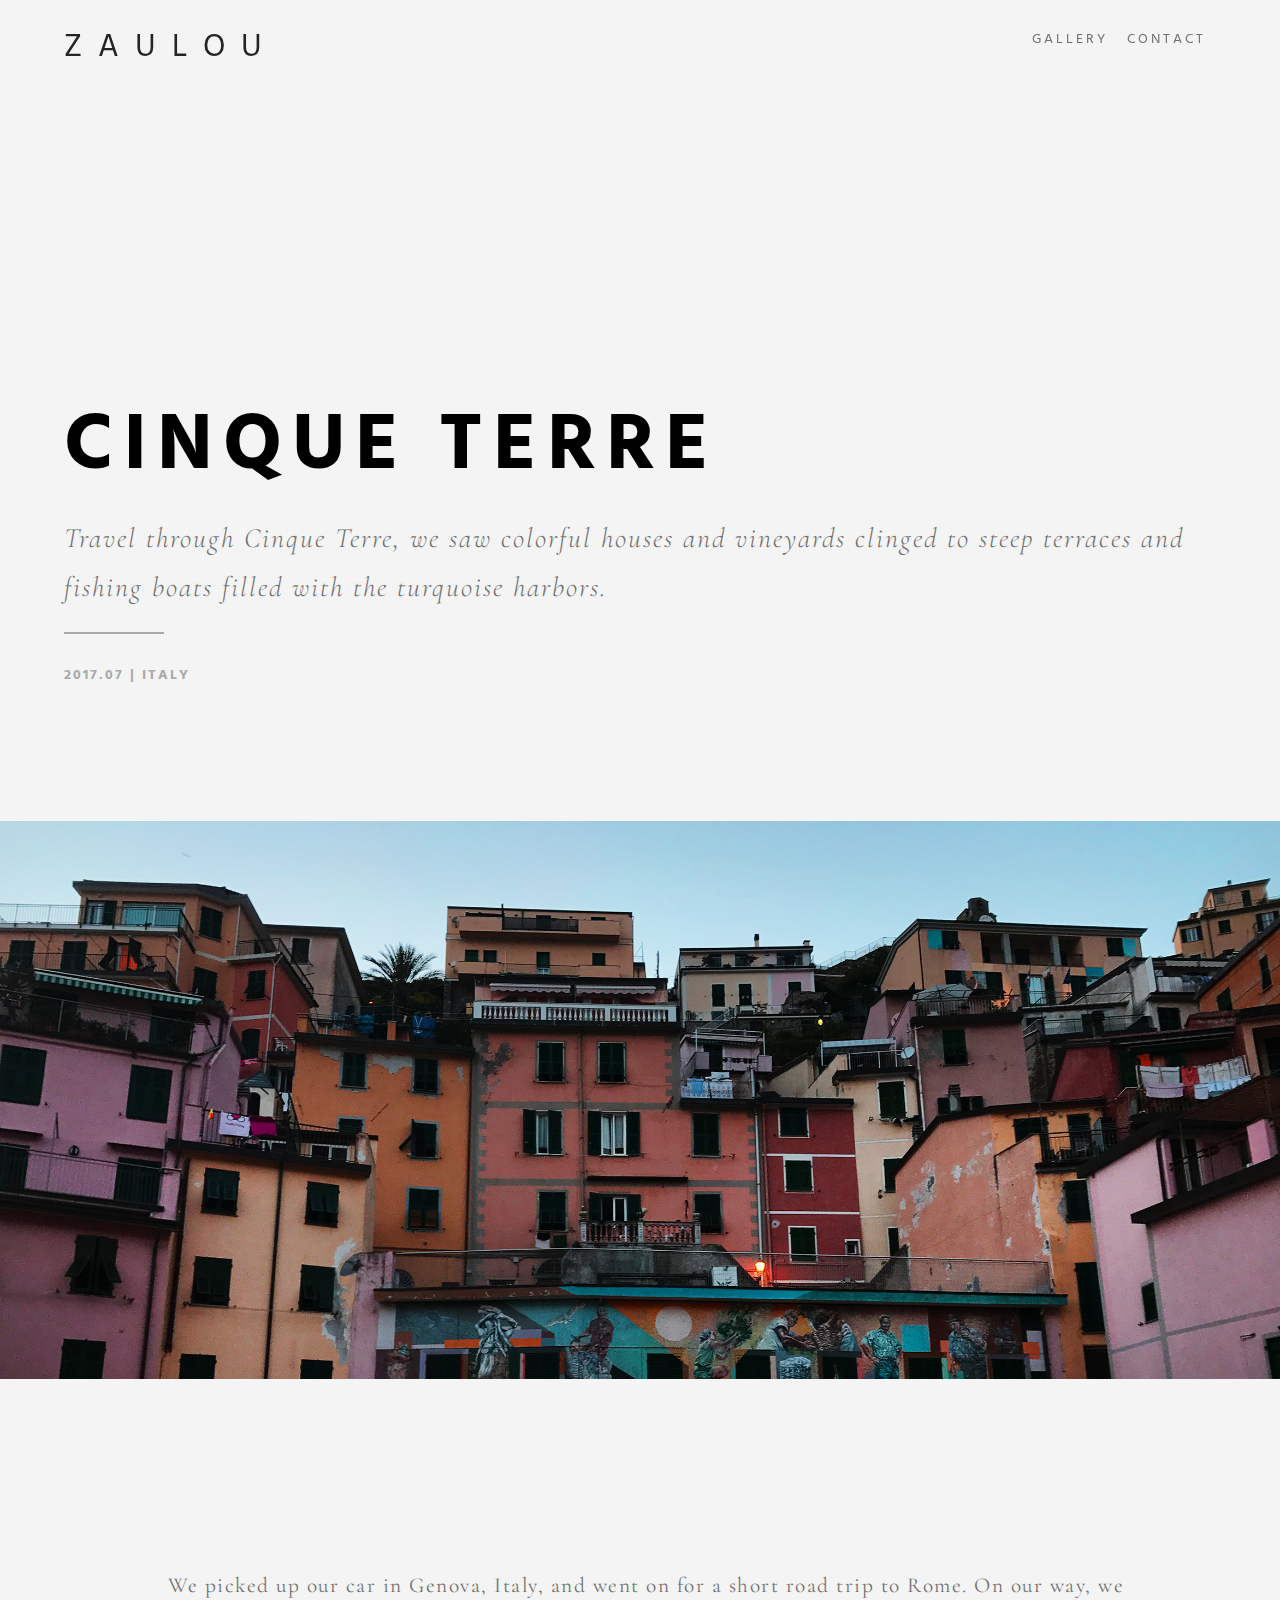
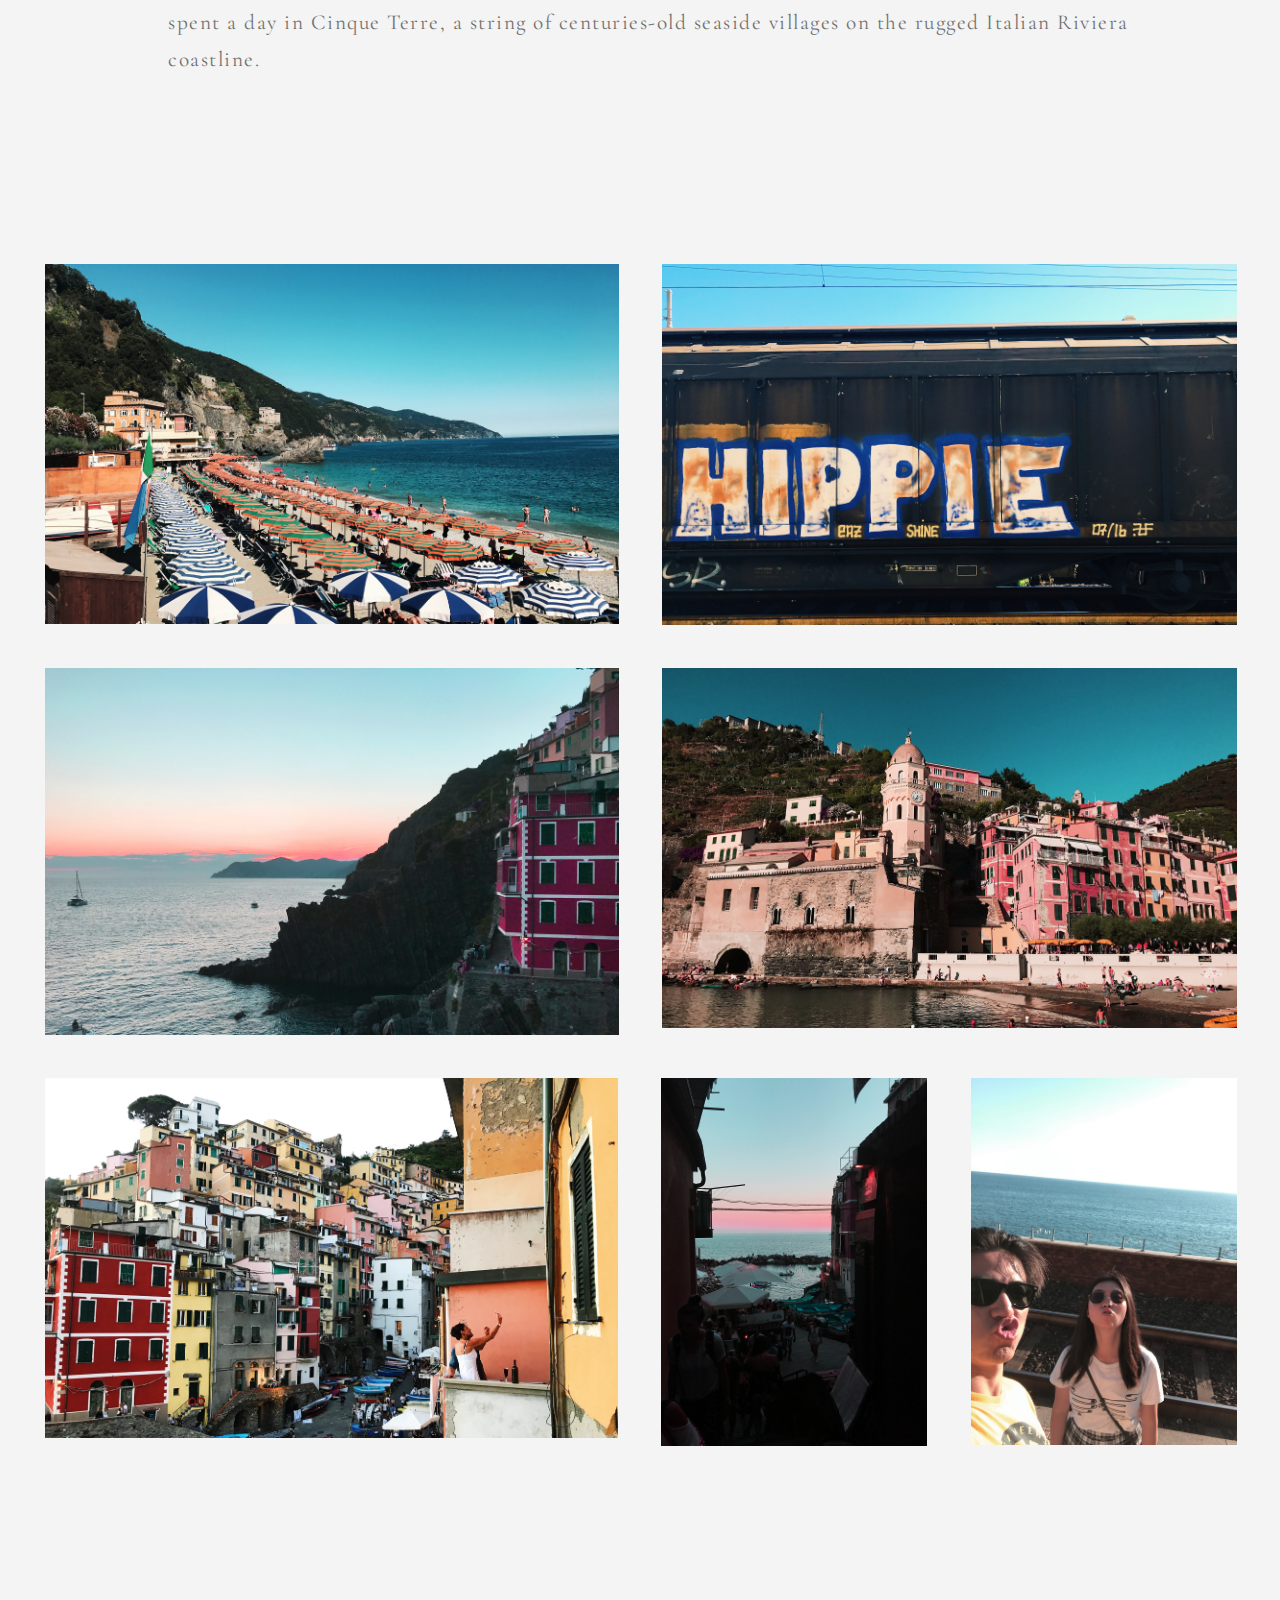
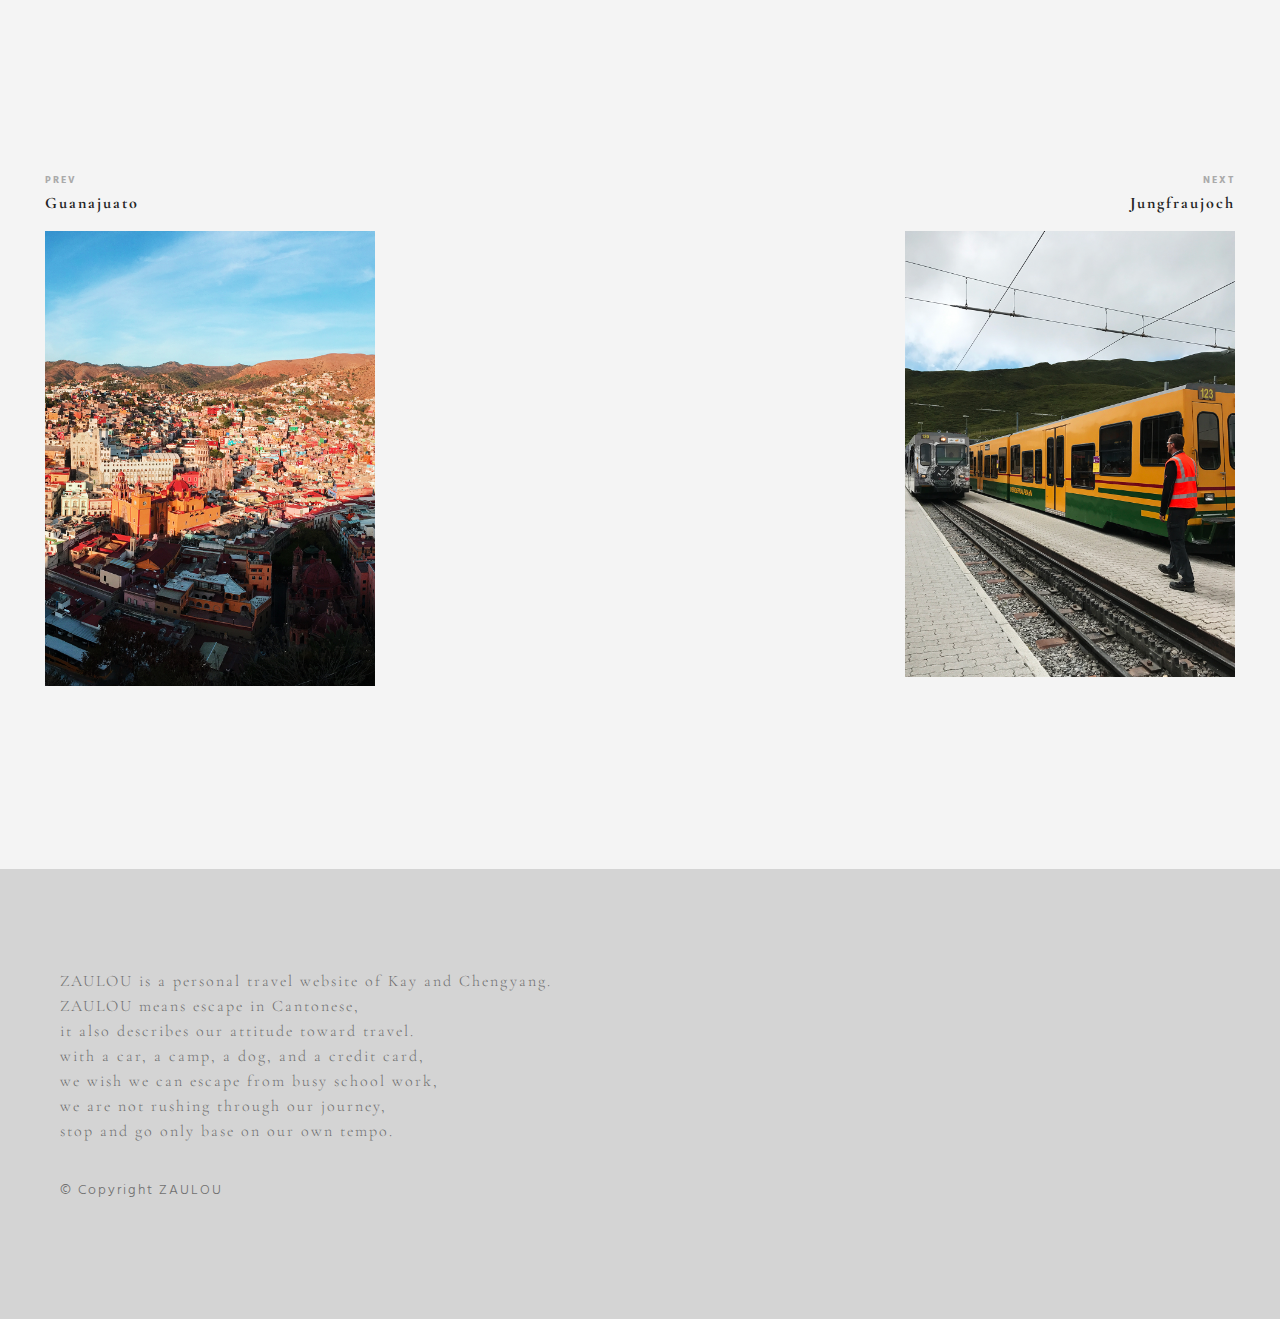
==== cinqueterre.html @ 1b5aa5f6 "Add files via upload" ====
<!DOCTYPE html>
<html lang="en" dir="ltr">
  <head>
    <meta charset="utf-8">
    <meta name = "viewport" content="width=device-width, initial-scale=1">
    <link rel="stylesheet" type="text/css" href="css/html5reset.css">
    <link href="https://fonts.googleapis.com/css?family=Cormorant+Garamond" rel="stylesheet">
    <link href="https://fonts.googleapis.com/css?family=Hind+Siliguri" rel="stylesheet">
    <link rel="stylesheet" type="text/css" href="css/style.css">
    <script src="https://ajax.googleapis.com/ajax/libs/jquery/3.3.1/jquery.min.js"></script>
    <title>The Road Trips</title>

  </head>

  <body>

    <header class = "fixed_navbar">


      <!-- this is top navigation -->
        <div class="block">
          <div class="title_home">
            <a href = "index.html"> ZAULOU </a>
          </div>
          <nav class="topnavbar" id = "myTopnav">
            <!-- <a href="javascript:void(0);" class="icon" onclick="myFunction()">
                <i class="fa fa-bars"></i>
            </a> -->
            <button type = "button" class="icon" onclick="myFunction()">
              <span class = "bar bar1"></span>
              <span class = "bar bar2"></span>
              <span class = "bar bar3"></span>

            </button>

          <ul class = "nav_list">

            <li class = "nav_item">
              <a href = "photo_gallery.html">GALLERY</a>
            </li>

            <li class = "nav_item">
              <a href = "contact.html">CONTACT</a>
            </li>

          </ul>
        </nav>
        </div>
        <!-- this is end of top navigation -->




    </header>

    <main>
      <div class = "title_head fade">

          <div class = "main_title">
            <h1>CINQUE TERRE</h1>
          </div>

          <div class = "sub_title">

            <h2>Travel through Cinque Terre, we saw colorful houses and vineyards clinged to steep terraces and fishing boats filled with the turquoise harbors.</h2>
          </div>

          <div class = "separate_line">
            <span class = "bar4"></span>

          </div>

          <div class = "tiny_title">

            <h3>2017.07 | ITALY</h3>
          </div>


      </div>

      <div class = "main_content">

        <div class = "heroimg">
          <img src="images/cinqueterre_4.jpg" alt="Cinque Terre">

      </div>



        <div class="article_content">
          <div class="writing_content">
            <p>We picked up our car in Genova, Italy, and went on for a short road trip to Rome. On our way, we spent a day in Cinque Terre,
              a string of centuries-old seaside villages on the rugged Italian Riviera coastline.</p>
          </div>

          <ul class = "content-grid">

            <li class = "content-item-landscape">
              <img src="images/cinqueterre_9.jpg" alt="Cinque Terre"/>

            </li>

            <li class = "content-item-landscape">
              <img src="images/cinqueterre_6.jpg" alt="Cinque Terre"/>

            </li>

            <li class = "content-item-landscape">
              <img src="images/cinqueterre_3.jpg" alt="Cinque Terre"/>

            </li>

            <li class = "content-item-landscape">
              <img src="images/cinqueterre_8.jpg" alt="Cinque Terre"/>

            </li>

            <li class = "content-item-landscape">
              <img src="images/cinqueterre_7.jpg" alt="Cinque Terre"/>

            </li>


            <li class = "content-item-portrait">
              <img src="images/cinqueterre_5.jpg" alt="Cinque Terre"/>

            </li>

            <li class = "content-item-portrait">
              <img src="images/cinqueterre_2.jpg" alt="Cinque Terre"/>

            </li>



          </ul>


        </div>

        <div class="prev_next_section">
          <div class="inner">
            <div class="half_prev">
              <h3>PREV</h3>
              <h4>Guanajuato</h4>
              <a href = "guanajuato.html">
              <img src="images/guanajuato_7.jpg" alt="Guanajuato"/>

            </a>
            </div>

            <div class="half_next">

                <h3>NEXT</h3>
                <h4>Jungfraujoch</h4>
                <a href = "jungfrau.html">
                <img src="images/jungfrau_6.jpg" alt="Jungfraujoch"/>

              </a>

            </div>
          </div>
        </div>

        </div>


    </main>

    <footer>
          <h5>ZAULOU is a personal travel website of Kay and Chengyang. <br>
              ZAULOU means escape in Cantonese, <br>
              it also describes our attitude toward travel.<br>
              with a car, a camp, a dog, and a credit card,<br>
              we wish we can escape from busy school work,<br>
              we are not rushing through our journey,<br>
              stop and go only base on our own tempo. </h5>
          <h6>&copy; Copyright ZAULOU</h6>
      </footer>

      <!-- javascript -->
      <script>

        function myFunction() {
          var x = document.getElementById("myTopnav");
          if (x.className === "topnavbar") {
            x.className += " responsive";
          }
          else {
            x.className = "topnavbar";
          }
        }
      </script>


      <script>
      $(window).scroll(function(){
        $(".fade").css("opacity", 1 - $(window).scrollTop() / 250);
        });

      </script>

      <script>
          $(document).ready(function() {
          // Transition effect for navbar
          $(window).scroll(function() {
            // checks if window is scrolled more than 500px, adds/removes solid class
            if($(this).scrollTop() > 300) {
                $('.fixed_navbar').addClass('scroll');
            } else {
                $('.fixed_navbar').removeClass('scroll');
            }
          });
    });
      </script>


  </body>
---- css/style.css ----
html {
    font-size: 1em;
}

body{
  background:#f4f4f4;
}

h1,h3,h6,a{
  font-family: 'Hind Siliguri', sans-serif;
}

h2,h4,h5,p{
  font-family: 'Cormorant Garamond', serif;
}

li{
  display:list-item;
}

ul{
  list-style-type: none;
}


/*header*/

.fixed_navbar{
  z-index: 3;
  padding:30px 5% 15px 5%;
  top:0;
  right:0;
  position:fixed;
  width:90%;
  background:transparent;


}

.fixed_navbar.scroll{

  background:#f4f4f4;
  opacity:0.8;
  transition:0.4s;

}

.sticky_navbar{
  z-index: 3;
  padding:30px 5% 15px 5%;
  position:fixed;
  top:0;
  right:0;
  width:90%;
  background:transparent;
}

.sticky_navbar.scroll{
  background:#f4f4f4;
  opacity:0.8;
  transition:0.4s;
}



.header {
  padding:0px;
  background-color: #d3d3d3;
  background-image: url("../images/header.jpg");
  background-attachment:fixed;
  background-size:cover;
  background-position: bottom;
  position: relative;
  background-repeat:no-repeat;
  height:100vh;
}

.block{
  margin:0 auto;
  display: flex;
  flex-direction: row;
  justify-content: space-between;
}

.title_home{
  float:left;
  display:block;
  z-index: 2;
}

.title_home a{
  font-size:1.3em;
  letter-spacing:10px;
  margin:0px;
  padding:0px;
  color:#242424;
  text-decoration: none;
}

/* navbar item*/
.topnavbar {
  display: flex;
  flex-direction:column;
  background-color: none;

}

.topnavbar a {
    float: none;
    width: 100%;
    color: #707070;
    padding-left:5px;
    padding-right:5px;
    text-decoration: none;
    text-align: left;

}

.topnavbar a.current{
    color:#242424;
    text-decoration:line-through;
}

.content{
  padding: 16px;
}
.sticky{
  position: fixed;
  width: 90%;
  background:#f4f4f4;
}




/* hero tagline item */
.hero-tagline{
  margin:40% 10%;

}

h2 {
    font-size: 0.8em;
    font-weight:300;
    color:#707070;
    line-height:20px;
    letter-spacing: 2px;
}

.typing {
        position: relative;
        font-size: 0.8em;
        font-weight:300;
        line-height: 20px;
        letter-spacing:2px;
        display: inline-block;
        color: #707070;

      }
      .typing:after {
        content: "";
        position: absolute;
        top: 5%;
        right: -2px;
        width: 1px;
        height: 90%;
        border-right: 2px solid #FFF;
        animation: blink .5s infinite ease;
      }

@keyframes blink{
        0% {
          opacity: 0;
        }
        100% {
          opacity: 1%;
        }
      }

/* home page item */
#main{
  margin:0 auto;
  max-width:1832px;
  padding:0 20px;
}

.content-grid{
  display:flex;
  flex-wrap:wrap;
  justify-content: space-between;
}

.content-item-portrait {
    width: 29.3%;
    margin-right: 4.5%;
    margin-bottom: 40px;
    flex-grow: 1;
    max-width: 100%;
  }

.content-item-portrait img{
  width:100%;
}

.content-item-landscape{
    flex-grow: 2;
    width: 63.16%;
    max-width: 100%;
    margin-right:3.5%;
    margin-bottom:40px;

  }

.content-item-landscape img{
  width:100%;
}

h3 {
    font-size: 0.3em;
    color:#aaaaaa;
    margin-top:10px;
    letter-spacing: 2px;

}

h4 {
    margin-top:5px;
    font-size: 0.75em;
    color:#242424;
    letter-spacing: 2px;
}





/* gallery page item */

.gallery img{
  width: 98%;
}


.row{
  display: flex;
  flex-wrap: wrap;
  padding:3px;
}

.column{
  flex:100%;
  max-width: 98%;
}

.column img {
  margin:5px;
  vertical-align: middle;
}




/* about page item */


.about-tagline {
    margin-top: -40px;
    margin-left:40px;

}
  .abouttext{
    margin:160px 20px 60px 20px;

  }

  .about-photo {
      margin:20px;
      /* width:100vw; */

  }

  .aboutimg img{
    width:100%;
    height:100%;
  }


  .hero-title {
      font-family: 'Cormorant Garamond', serif;
      font-weight: 700;
      font-size: 5em;
      line-height: 1;
      color: #aaaaaa;
      display: inline-block;
      position: relative;
      opacity:0.3;
  }

  p{
    font-size:0.85em;
    color:#707070;
    line-height:1.5em;
    letter-spacing: 1px;

  }
  .instagramtext{
    font-style:italic;
    font-size:0.75em;
    margin-top:10px;
    margin-left:40px;
  }

  .instagramtext a{
    text-decoration: none;
  }



/* footer item */
footer {
    margin-top:10vh;
    padding:0px;
    background-color: #d4d4d4;
    height:30vh;
    display:block;
}

h5 {
    font-weight:lighter;
    font-size:10px;
    color:#707070;
    letter-spacing: 1px;
    padding-top:60px;
    padding-left:20px;
    line-height:14px;
}

h6 {
    font-weight:lighter;
    font-size:8px;
    color:#707070;
    letter-spacing: 1px;
    padding-top:20px;
    padding-left:20px;
}

/* location page */

.title_head{
  Margin:40% 5% 10% 5%;
}

.main_title{
  padding:20px 0;
}

.sub_title{
  padding:10px 0;
  font-size:1em;
  font-style:italic;

}

.tiny_title{
  padding:10px 0;
  font-size:1.3em;
}

.separate_line{
  padding:10px 0 5px 0;
}

.bar4{
  width:100px;
  height:2px;
  background:#aaaaaa;
  display:block;
}

h1{
  font-size:3em;
  font-weight:bold;
  letter-spacing: 10px;

}

.video{
  display:block;
  position:relative;
  margin:0;
  cursor:pointer;
}

.heroimg{
  display:block;
  position:relative;
  margin:0;
}

.heroimg img{
  width:100%;
}

.video img{
  width:100%;
}

.fade{
  opacity:1;
}

/* content page */
.writing_content{
  margin:15% 10%;

}

.writing_content_63{

  margin:15% 10%;
}

.writing_content_63 p{
  font-size: 1em;
}

.video_37{
  margin-right:3.5%;
  cursor:pointer;

}

.article_content{
  margin:5% auto 15% auto;
  max-width:1832px;
  padding:0 0 0 3.5%;
}

.prev_next_section{
  background:#f4f4f4;
}

.inner{
  width:100%;
  display:flex;
  flex-wrap:wrap;
  padding-top:5%;
}

.half_prev{
  width:43%;
  margin:0 3.5%;
  /* padding:0 3.5%; */
}

.half_next{
  width:43%;
  margin:0 3.5%;
  /* padding:0 3.5%; */
}


.half_next h3{
  padding:10px 0 0 0;
  text-align:right;
}
.half_next h4{
  padding:5px 0 20px 0;
  text-align: right;
}
.half_next img{
  width:60%;
  float: right;

}

.half_prev h3{
  padding:10px 0 0 0;

}
.half_prev h4{
  padding:5px 0 20px 0;

}
.half_prev img{
  width:60%;

}


/* tapnavbar hamburger */

@media screen and (max-width:700px){

  .topnavbar{
    /* margin-right:20px; */
  }

  .icon{
    display:inline-block;
    z-index: 2;

  }

 .bar {
   display:block;
   height:2px;
   background: #242424;
   transition:0.4s;
 }

  .bar1{
    width:25px;
  }

  .bar2{
    width:17px;
    margin-top:5px;

  }

  .bar3{
    width:25px;
    margin-top:5px;
  }

  .topnavbar .icon {
      float: right;
      display: block;
    }

    .nav_list {
      display:none;
      text-align: center;
      justify-content:center;
      position:fixed;
      background: #f4f4f4;
      right:0;
      top:0;
      opacity:1;
      overflow:visible;
      width:100%;
      height:100%;
      flex-direction:column;
      z-index: 1;
      -webkit-transition-duration: 0.4s;
      transition-duration: :0.4s;


      /* box-shadow: 0px 8px 16px 0px rgba(0,0,0,0.2); */
    }

  .topnavbar.responsive {
    position: relative;
  }
  .topnavbar.responsive .icon {
    /* position: absolute; */
    right: 0;
    top: 0;
  }

  .topnavbar.responsive .nav_list {

    display: flex;
    -webkit-transition-delay: 0.3s;
    transition-delay: 0.3s;
    -webkit-transition-timing-function: ease;
    transition-timing-function: ease;

  }

  .topnavbar.responsive .bar1{
    -webkit-transform: rotate(-45deg) translate(-2px, 6px);
    transform: rotate(-45deg) translate(-2px, 6px);
  }

  .topnavbar.responsive .bar2{
    opacity:0;
  }

  .topnavbar.responsive .bar3{
    -webkit-transform: rotate(45deg) translate(-3px, -8px);
    transform: rotate(45deg) translate(-3px, -8px);
  }


  .nav_item{
    margin-bottom:1.4em;
    text-align: center;
    font-size:1.4em;
    letter-spacing:10px;
  }
}



@media screen and (min-width:700px){

  li{
    display:inline-block;
  }

  .topnavbar .icon{
      display: none;
  }

/* navbar item */
  .block{
    display: flex;
    flex-direction: row;
    justify-content: space-between;
  }

  .title_home{
    /* margin-top:50px; */
    /* margin-left:60px; */
    padding-top:0px;
  }
  .title_home a{
    font-size:2em;
    letter-spacing:16px;
  }

  .topnavbar {
    display: flex;
    flex-direction: row;
    /* margin-top:70px; */
    /* margin-right:40px; */

  }

  .topnavbar a {
      width:100px;
      padding-right:5px;
      font-size:0.85em;
      letter-spacing:3px;
  }

  h2 {
      font-size: 1.75em;
      font-weight:100;
      line-height: 1.75em;


  }

  .typing{
    font-size: 1.75em;
    font-weight:100;
    line-height: 1.75em;

  }


/* gallery page item */
  .column {
    flex:50%;
    max-width:49%;
  }





/* homepage item */


.content-item-portrait {
    width: 21.5%;
    margin-right: 3.5%;
    max-width: 29.5%;
  }

/* .content-item-portrait a{
  height:100%;
  overflow:hidden;
  display:inline-block;
} */

/* .content-item-portrait a img{
  width:98%;
} */

.content-item-landscape{
    width: 46.3%;
    max-width: 64%;
    margin-right:3.5%;
    /* overflow:hidden;
    display:inline-block; */
}

/* .content-item-landscape a{
  height:100%;
  overflow:hidden;
  display:inline-block;
} */

/* .content-item-landscape a img{
  width:98%;
} */


.item-info{

}






/* hero-tagline */
  .hero-tagline{
    margin:250px 100px;
  }


/* about page item */


.about-tagline {
    margin-top: -60px;
    padding-right: 40px;
    padding-left:40vw;

}
  .abouttext{
    margin:20% 5% 5% 5%;

  }

  .about-photo {
      width:60vw;
      margin-left:60px;
      margin-bottom:60px;
  }


  .hero-title {
      font-size: 6em;
      padding-left:37vw;
  }

  p{
    font-size:1.33em;
    line-height:1.75em;
    letter-spacing: 1.5px;

  }
  .instagramtext{
    font-size:0.85em;
    margin-top:20px;
    padding-left:40vw;
  }



/* footer item */
footer {
    margin-top:20vh;
    height:30vh;
}

h5 {
    font-size:1em;
    letter-spacing: 2px;
    padding-top:6vh;
    padding-left:60px;
    line-height:25px;
}

h6 {
    font-size:0.85em;
    letter-spacing: 2px;
    padding-top:40px;
    padding-left:60px;
}

/* content page */

.title_head{
  Margin:30% 5% 10% 5%;
}

h1{
  font-size:5em;
}


.writing_content_63{
  width:55%;
  margin:5% 3.5%;
}

.writing_content_63 p{
  line-height:1.5em;
}


.video_37{
  width:30%;
  margin-right:3.5%;
  cursor:pointer;

}



}

@media screen and (min-width:1200px){

/* header item */
  .block{
    display: flex;
    flex-direction: row;
    justify-content: space-between;
    /* height:15vh; */
  }

  .topnavbar {
    display: flex;
    flex-direction: row;
    /* margin-right:60px; */

  }

  .topnavbar a {
      width:120px;
      padding-right:10px;
  }


  .topnavbar a:hover{
    color: #AAAAAA;
  }



/* gallery page img display */
  .column {
    flex:25%;
    max-width:25%;
  }

/* homepage item */
.content-item-portrait a img:hover{
  filter:brightness(90%);
}

.content-item-landscape a img:hover{
  filter:brightness(90%);
}


h3 {
    font-size: 0.65em;
    margin-top:20px;

}

h4 {
    font-size: 1em;
}







/* about page item */





/* footer item */
footer {

    height:50vh;

}

h5{

  padding-top:100px;

}


}
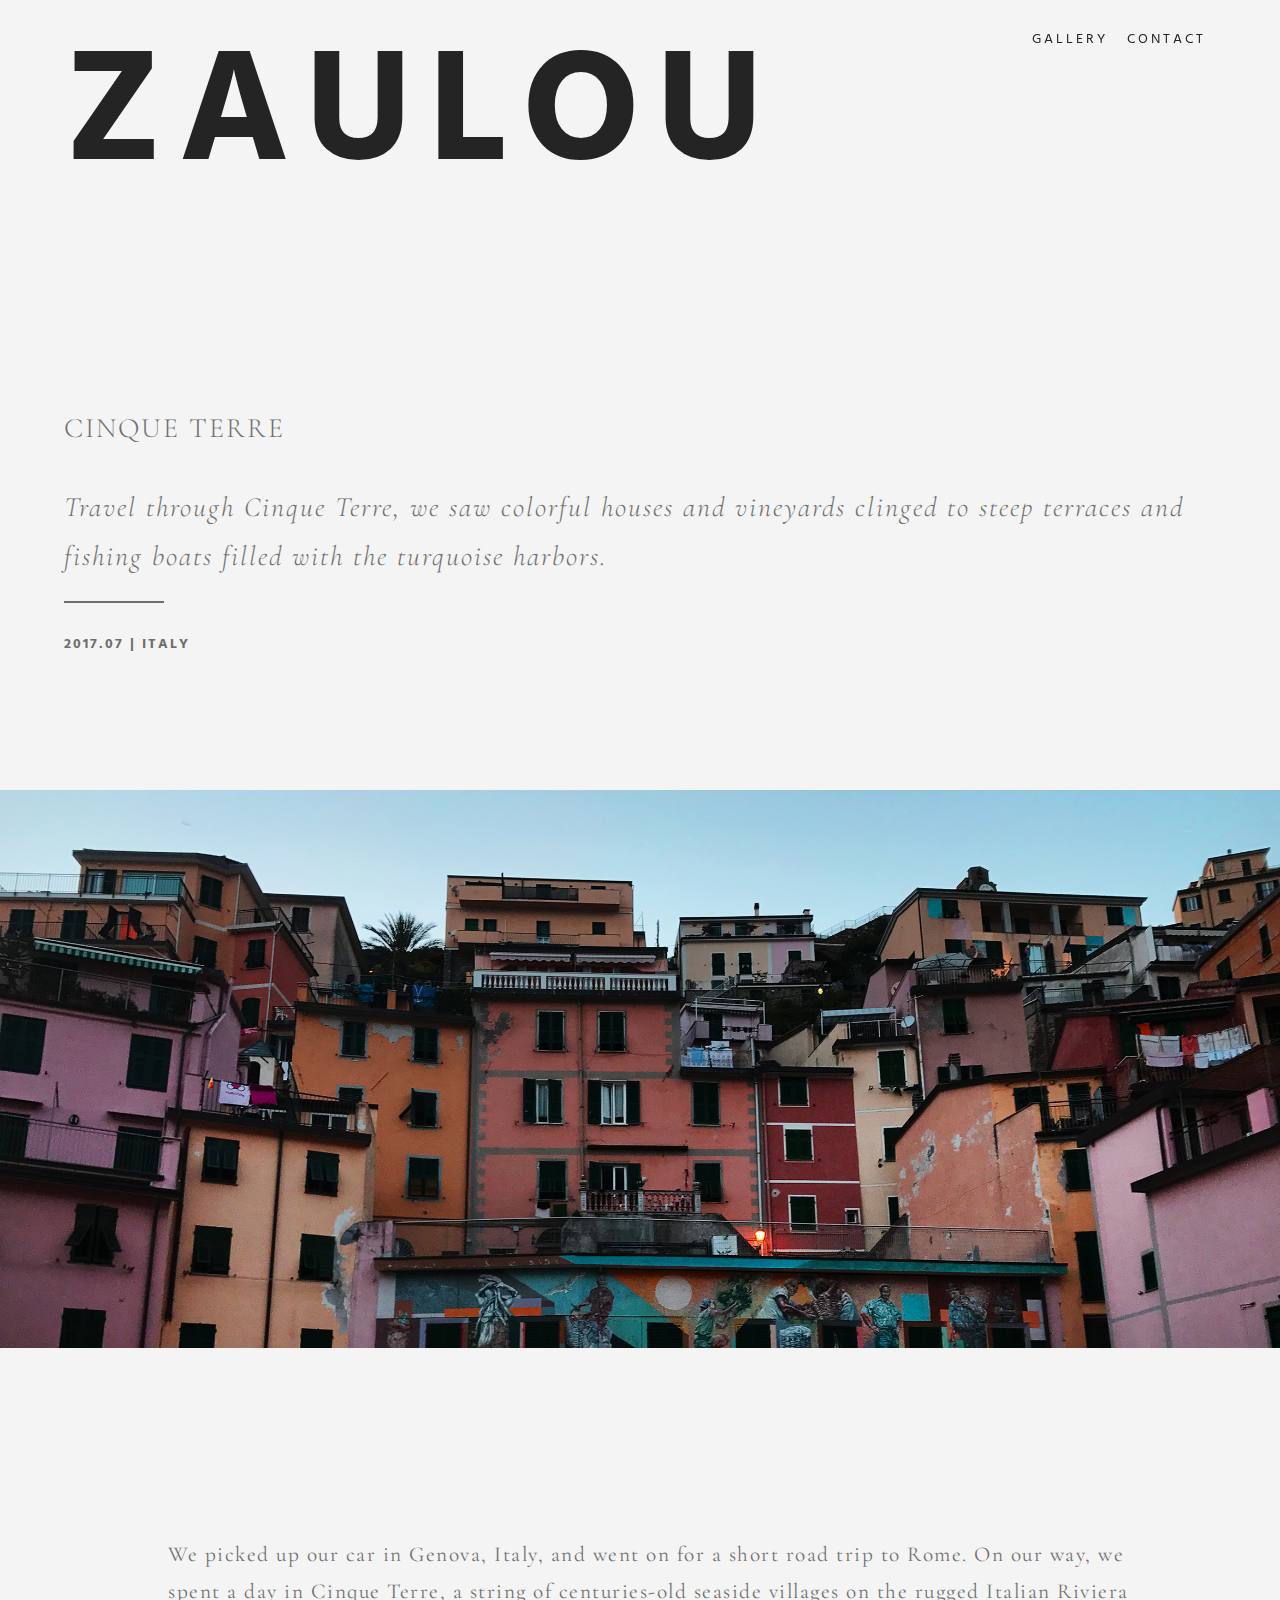
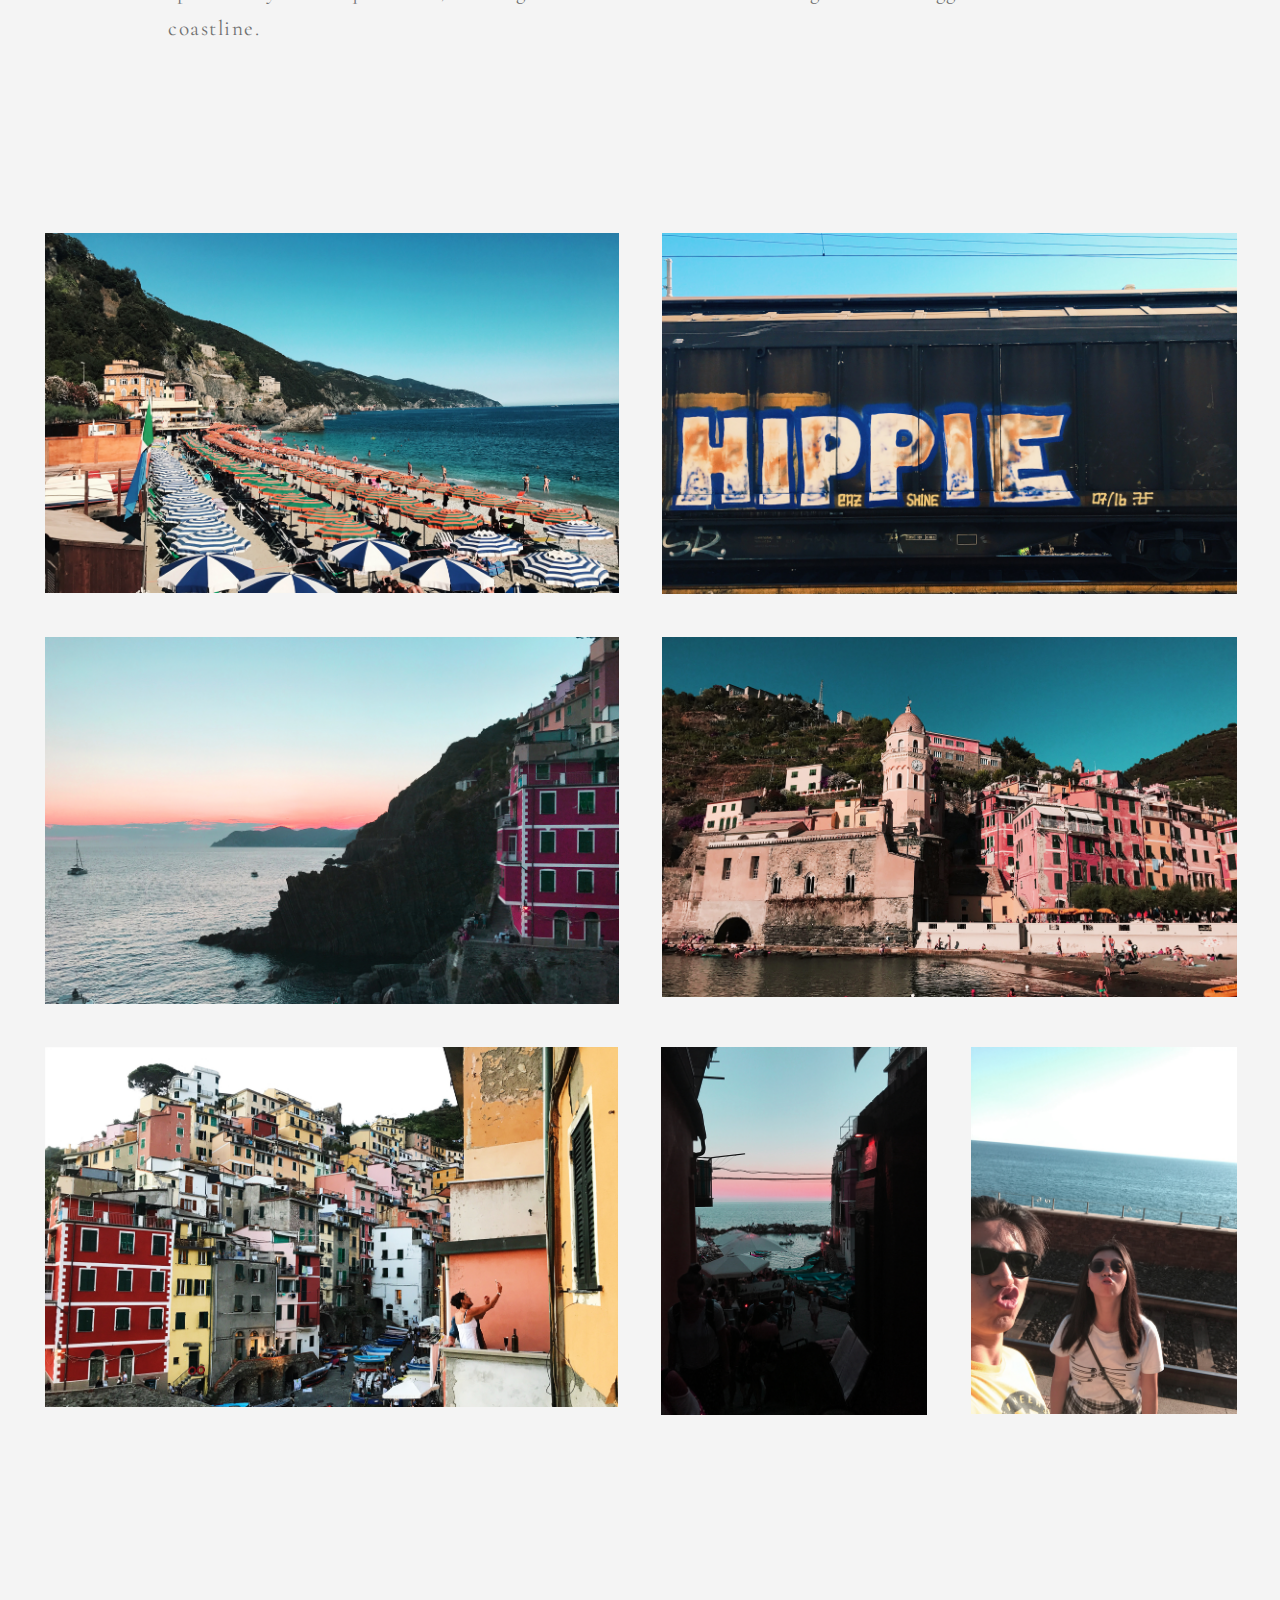
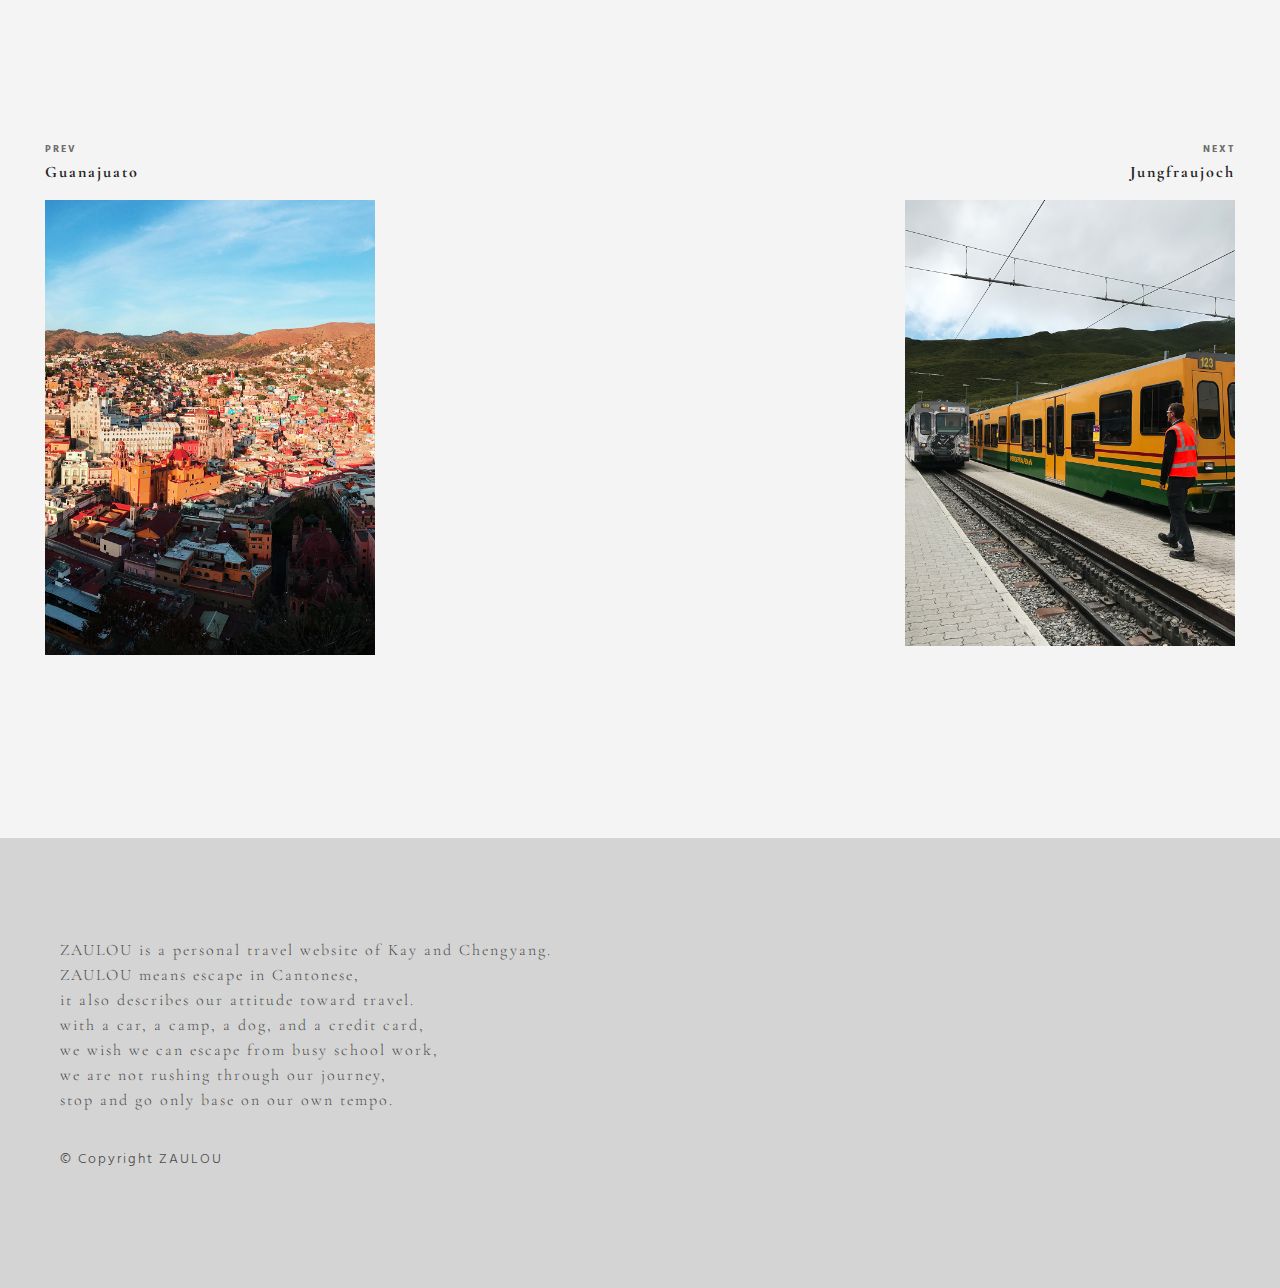
==== commit 9dee9e15: "Add files via upload" ====
--- a/cinqueterre.html
+++ b/cinqueterre.html
@@ -1,6 +1,15 @@
 <!DOCTYPE html>
 <html lang="en" dir="ltr">
   <head>
+    <!-- Global site tag (gtag.js) - Google Analytics -->
+    <script async src="https://www.googletagmanager.com/gtag/js?id=UA-135030318-2"></script>
+    <script>
+      window.dataLayer = window.dataLayer || [];
+      function gtag(){dataLayer.push(arguments);}
+      gtag('js', new Date());
+
+      gtag('config', 'UA-135030318-2');
+    </script>
     <meta charset="utf-8">
     <meta name = "viewport" content="width=device-width, initial-scale=1">
     <link rel="stylesheet" type="text/css" href="css/html5reset.css">
@@ -19,19 +28,19 @@
 
       <!-- this is top navigation -->
         <div class="block">
-          <div class="title_home">
+          <h1 class="title_home">
             <a href = "index.html"> ZAULOU </a>
-          </div>
+          </h1>
           <nav class="topnavbar" id = "myTopnav">
             <!-- <a href="javascript:void(0);" class="icon" onclick="myFunction()">
                 <i class="fa fa-bars"></i>
             </a> -->
-            <button type = "button" class="icon" onclick="myFunction()">
+            <div type = "button" class="icon" onclick="myFunction()">
               <span class = "bar bar1"></span>
               <span class = "bar bar2"></span>
               <span class = "bar bar3"></span>
 
-            </button>
+            </div>
 
           <ul class = "nav_list">
 
@@ -57,7 +66,7 @@
       <div class = "title_head fade">
 
           <div class = "main_title">
-            <h1>CINQUE TERRE</h1>
+            <h2>CINQUE TERRE</h2>
           </div>
 
           <div class = "sub_title">
--- a/css/style.css
+++ b/css/style.css
@@ -5,6 +5,7 @@
 body{
   background:#f4f4f4;
 }
+
 
 h1,h3,h6,a{
   font-family: 'Hind Siliguri', sans-serif;
@@ -67,13 +68,19 @@
   padding:0px;
   background-color: #d3d3d3;
   background-image: url("../images/header.jpg");
-  background-attachment:fixed;
   background-size:cover;
+  -webkit-background-size:cover;
+  -moz-background-size:cover;
+  -o-background-size:cover;
   background-position: bottom;
+  -webkit-background-position:bottom;
+  -moz-background-position:bottom;
+  -o-background-position:bottom;
   position: relative;
   background-repeat:no-repeat;
   height:100vh;
 }
+
 
 .block{
   margin:0 auto;
@@ -108,7 +115,7 @@
 .topnavbar a {
     float: none;
     width: 100%;
-    color: #707070;
+    color: #242424;
     padding-left:5px;
     padding-right:5px;
     text-decoration: none;
@@ -117,7 +124,7 @@
 }
 
 .topnavbar a.current{
-    color:#242424;
+    color:#707070;
     text-decoration:line-through;
 }
 
@@ -164,18 +171,17 @@
         right: -2px;
         width: 1px;
         height: 90%;
-        border-right: 2px solid #FFF;
         animation: blink .5s infinite ease;
       }
 
-@keyframes blink{
+/* @keyframes blink{
         0% {
           opacity: 0;
         }
         100% {
           opacity: 1%;
         }
-      }
+      } */
 
 /* home page item */
 #main{
@@ -217,7 +223,7 @@
 
 h3 {
     font-size: 0.3em;
-    color:#aaaaaa;
+    color:#6e6e6e;
     margin-top:10px;
     letter-spacing: 2px;
 
@@ -290,7 +296,7 @@
       font-weight: 700;
       font-size: 5em;
       line-height: 1;
-      color: #aaaaaa;
+      color: #6e6e6e;
       display: inline-block;
       position: relative;
       opacity:0.3;
@@ -321,14 +327,14 @@
     margin-top:10vh;
     padding:0px;
     background-color: #d4d4d4;
-    height:30vh;
+    height:50vh;
     display:block;
 }
 
 h5 {
     font-weight:lighter;
     font-size:10px;
-    color:#707070;
+    color:#4d4d4d;
     letter-spacing: 1px;
     padding-top:60px;
     padding-left:20px;
@@ -338,7 +344,7 @@
 h6 {
     font-weight:lighter;
     font-size:8px;
-    color:#707070;
+    color:#4d4d4d;
     letter-spacing: 1px;
     padding-top:20px;
     padding-left:20px;
@@ -373,7 +379,7 @@
 .bar4{
   width:100px;
   height:2px;
-  background:#aaaaaa;
+  background:#6e6e6e;
   display:block;
 }
 
@@ -596,6 +602,13 @@
 
 @media screen and (min-width:700px){
 
+  .header{
+    background-attachment:fixed;
+    -webkit-background-attachment:fixed;
+    -moz-background-attachment:fixed;
+    -o-background-attachment:fixed;
+  }
+
   li{
     display:inline-block;
   }
@@ -758,7 +771,7 @@
 /* footer item */
 footer {
     margin-top:20vh;
-    height:30vh;
+
 }
 
 h5 {
@@ -832,7 +845,7 @@
 
 
   .topnavbar a:hover{
-    color: #AAAAAA;
+    color: #6e6e6e;
   }
 
 
@@ -876,11 +889,7 @@
 
 
 /* footer item */
-footer {
-
-    height:50vh;
-
-}
+
 
 h5{
 
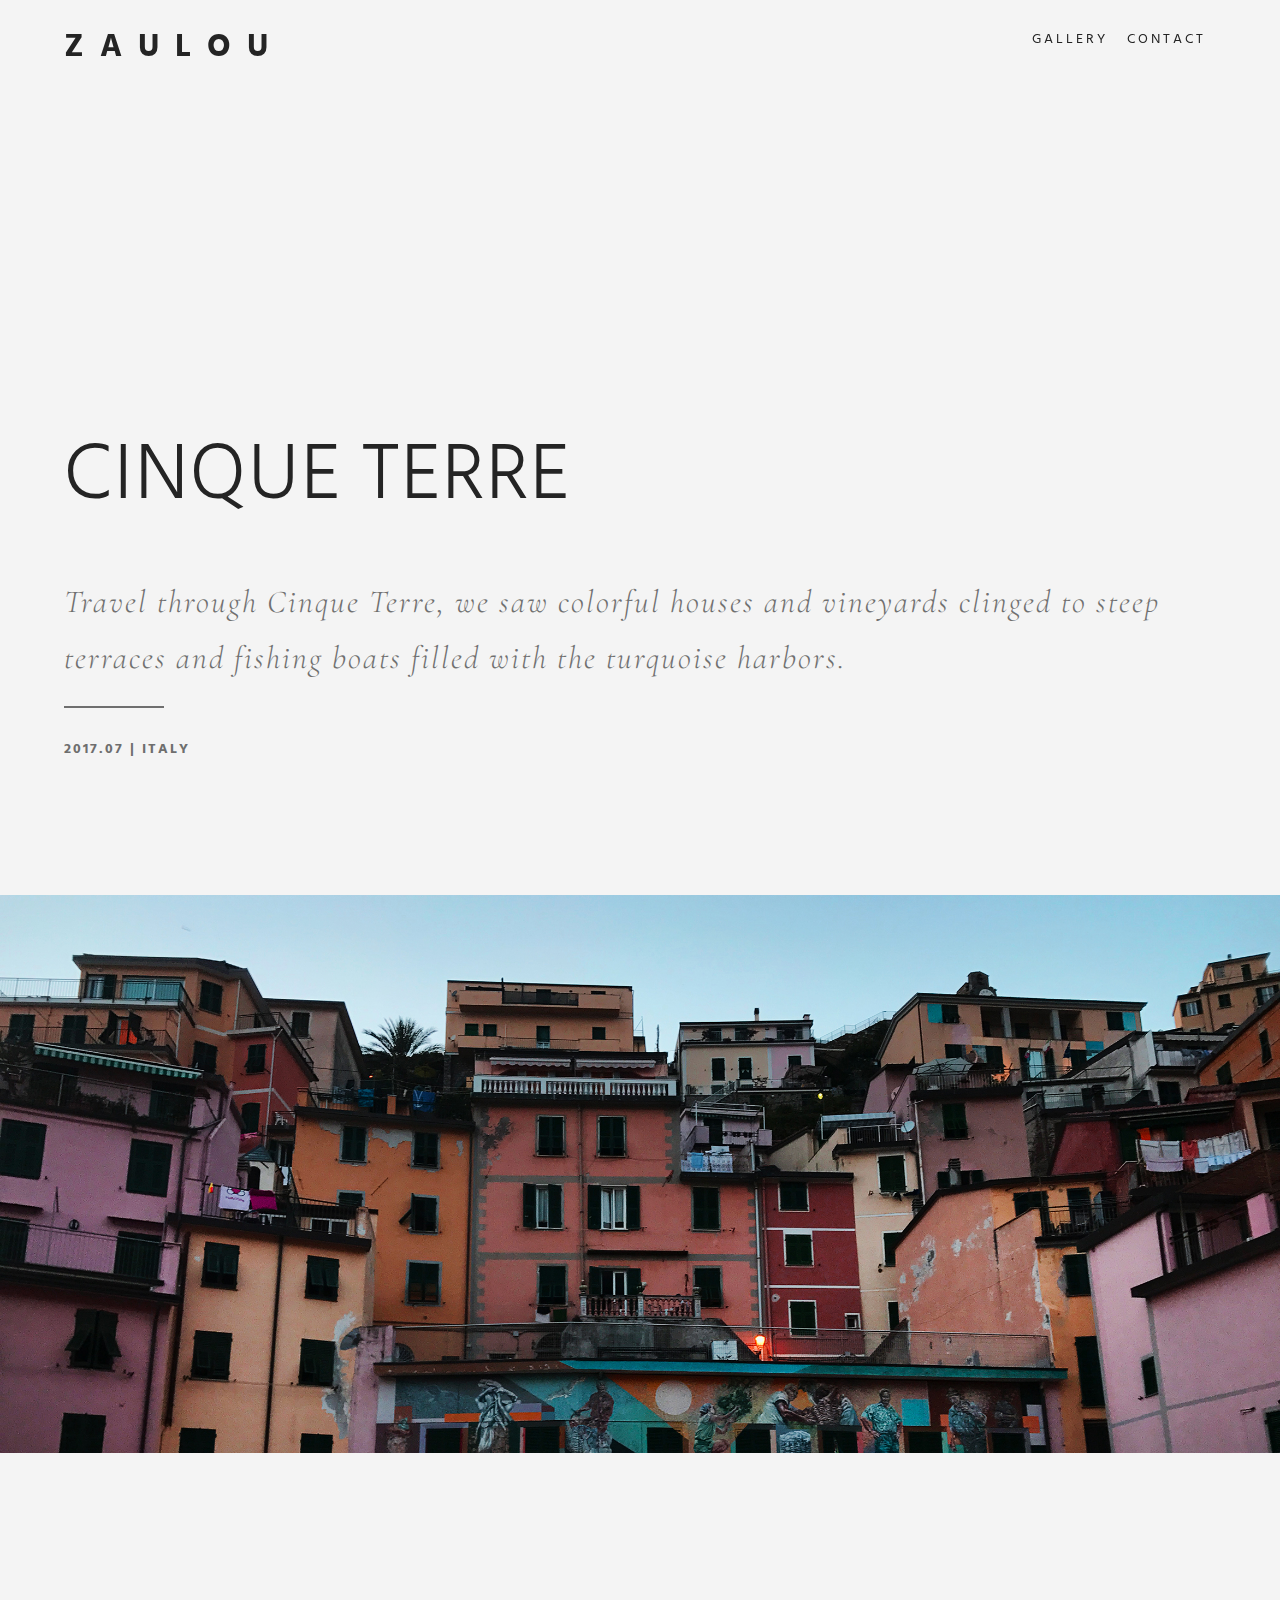
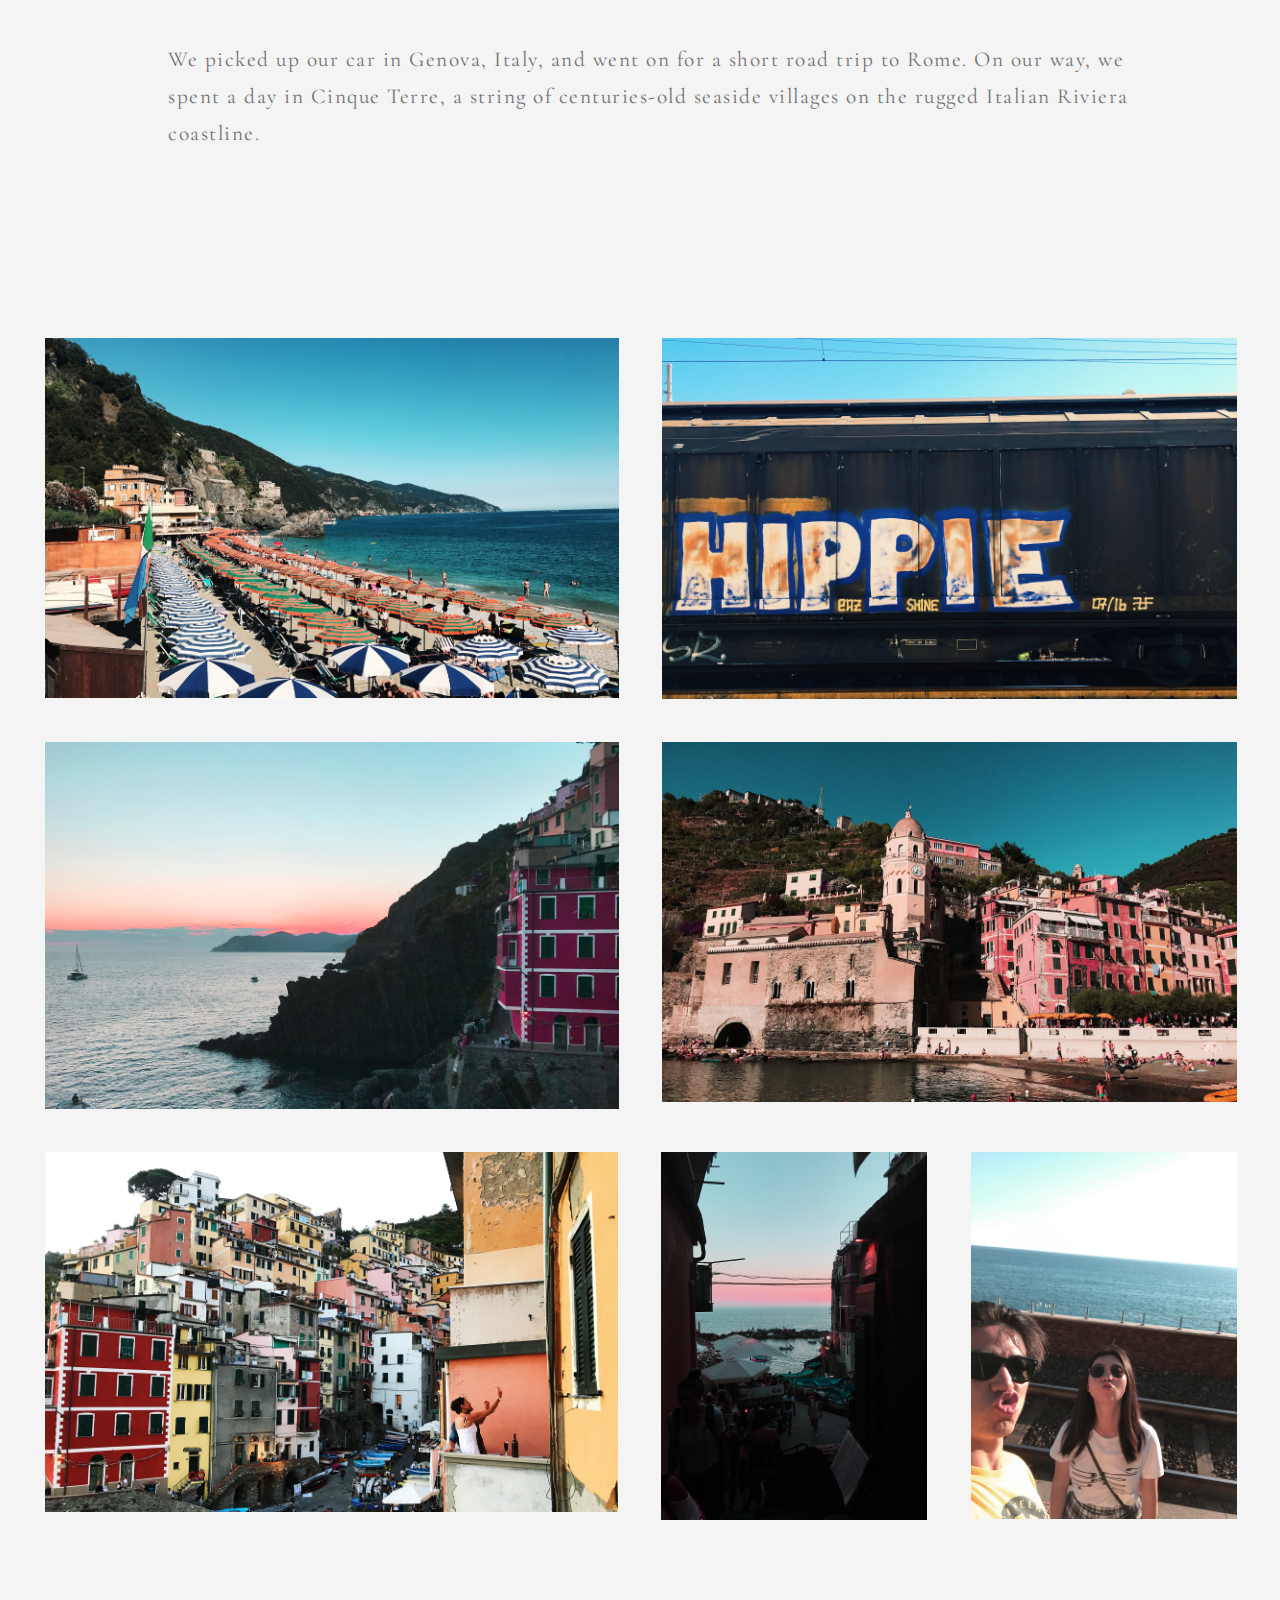
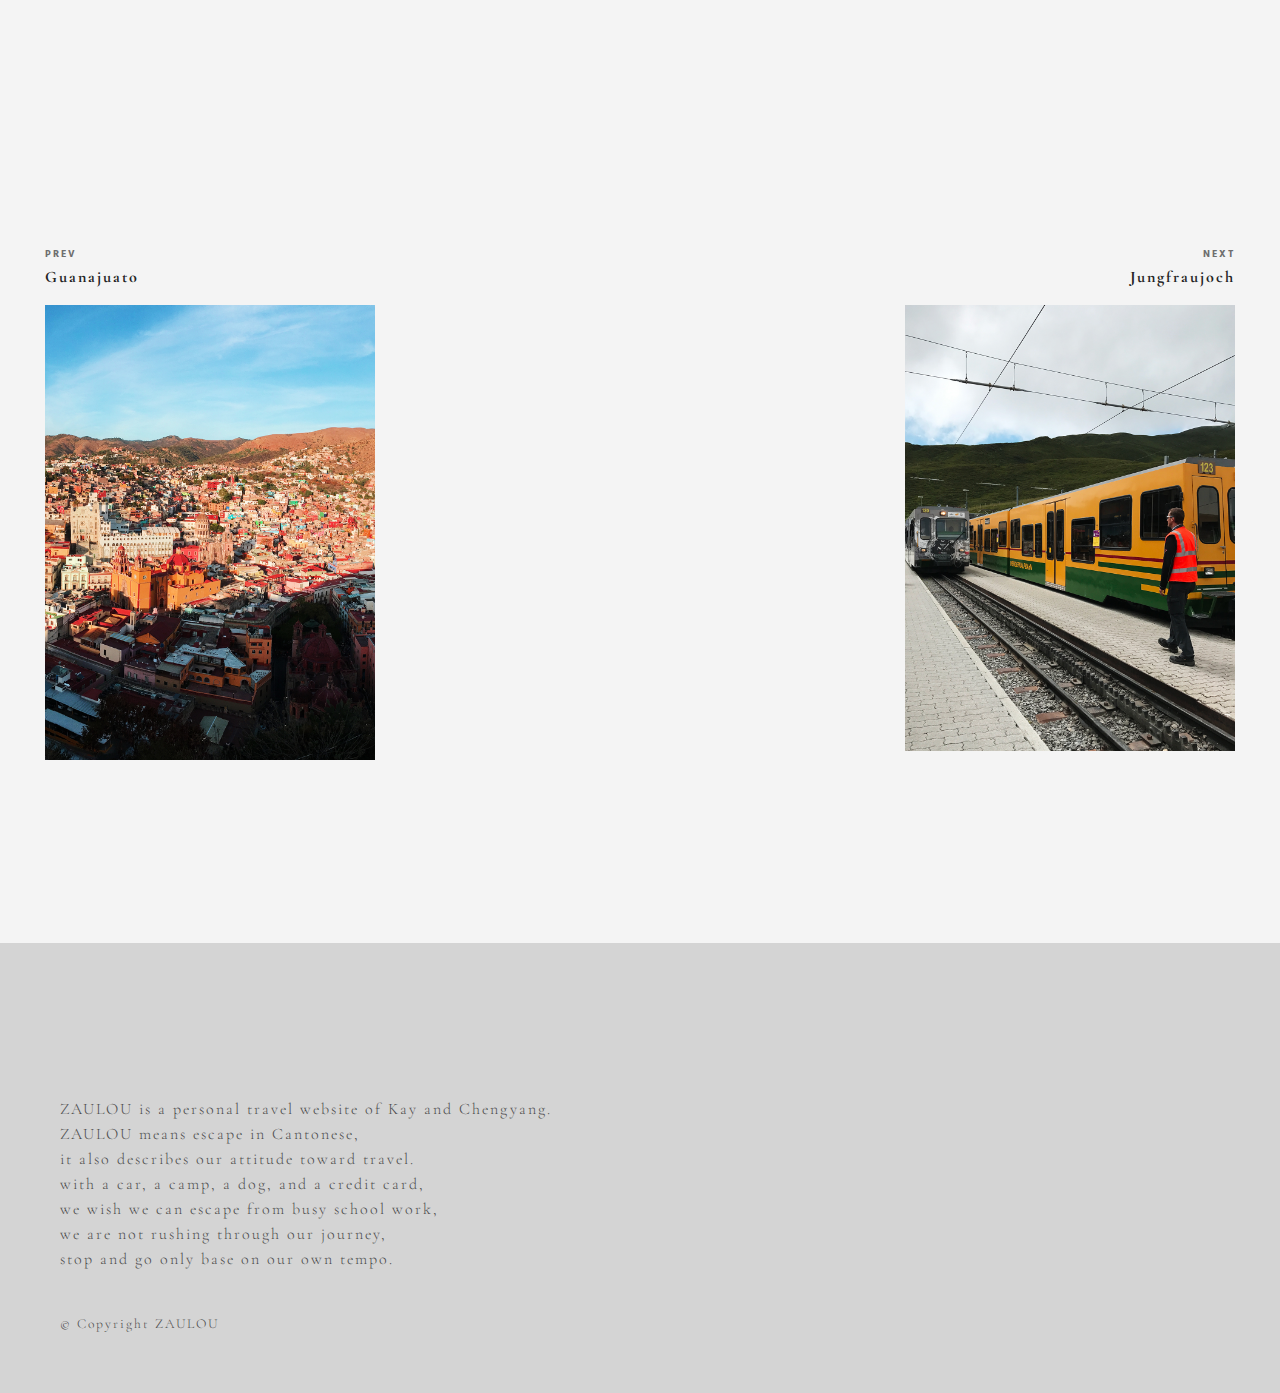
==== commit b1a92bc8: "Add files via upload" ====
--- a/cinqueterre.html
+++ b/cinqueterre.html
@@ -177,14 +177,20 @@
     </main>
 
     <footer>
-          <h5>ZAULOU is a personal travel website of Kay and Chengyang. <br>
+          <div class = "description">
+            <p>ZAULOU is a personal travel website of Kay and Chengyang. <br>
               ZAULOU means escape in Cantonese, <br>
               it also describes our attitude toward travel.<br>
               with a car, a camp, a dog, and a credit card,<br>
               we wish we can escape from busy school work,<br>
               we are not rushing through our journey,<br>
-              stop and go only base on our own tempo. </h5>
-          <h6>&copy; Copyright ZAULOU</h6>
+              stop and go only base on our own tempo. </p>
+            </div>
+
+            <div class = "copyright">
+              <p>&copy; Copyright ZAULOU</p>
+            </div>
+
       </footer>
 
       <!-- javascript -->
--- a/css/style.css
+++ b/css/style.css
@@ -331,7 +331,7 @@
     display:block;
 }
 
-h5 {
+.description p {
     font-weight:lighter;
     font-size:10px;
     color:#4d4d4d;
@@ -341,7 +341,7 @@
     line-height:14px;
 }
 
-h6 {
+.copyright p {
     font-weight:lighter;
     font-size:8px;
     color:#4d4d4d;
@@ -360,11 +360,21 @@
   padding:20px 0;
 }
 
+.main_title h2{
+  font-family:'Hind Siliguri', sans-serif;
+  font-size:2em;
+  color:#242424;
+}
+
 .sub_title{
   padding:10px 0;
   font-size:1em;
   font-style:italic;
 
+}
+
+.sub_title h2{
+  font-size:1em;
 }
 
 .tiny_title{
@@ -383,12 +393,12 @@
   display:block;
 }
 
-h1{
-  font-size:3em;
+/* h1{
+  font-size:2em;
   font-weight:bold;
   letter-spacing: 10px;
 
-}
+} */
 
 .video{
   display:block;
@@ -629,7 +639,7 @@
     /* margin-left:60px; */
     padding-top:0px;
   }
-  .title_home a{
+.title_home a{
     font-size:2em;
     letter-spacing:16px;
   }
@@ -774,7 +784,7 @@
 
 }
 
-h5 {
+.description p {
     font-size:1em;
     letter-spacing: 2px;
     padding-top:6vh;
@@ -782,7 +792,7 @@
     line-height:25px;
 }
 
-h6 {
+.copyright p {
     font-size:0.85em;
     letter-spacing: 2px;
     padding-top:40px;
@@ -795,8 +805,12 @@
   Margin:30% 5% 10% 5%;
 }
 
-h1{
+.main_title h2{
   font-size:5em;
+}
+
+.sub_title h2{
+  font-size:2em;
 }
 
 
@@ -891,7 +905,7 @@
 /* footer item */
 
 
-h5{
+.description{
 
   padding-top:100px;
 
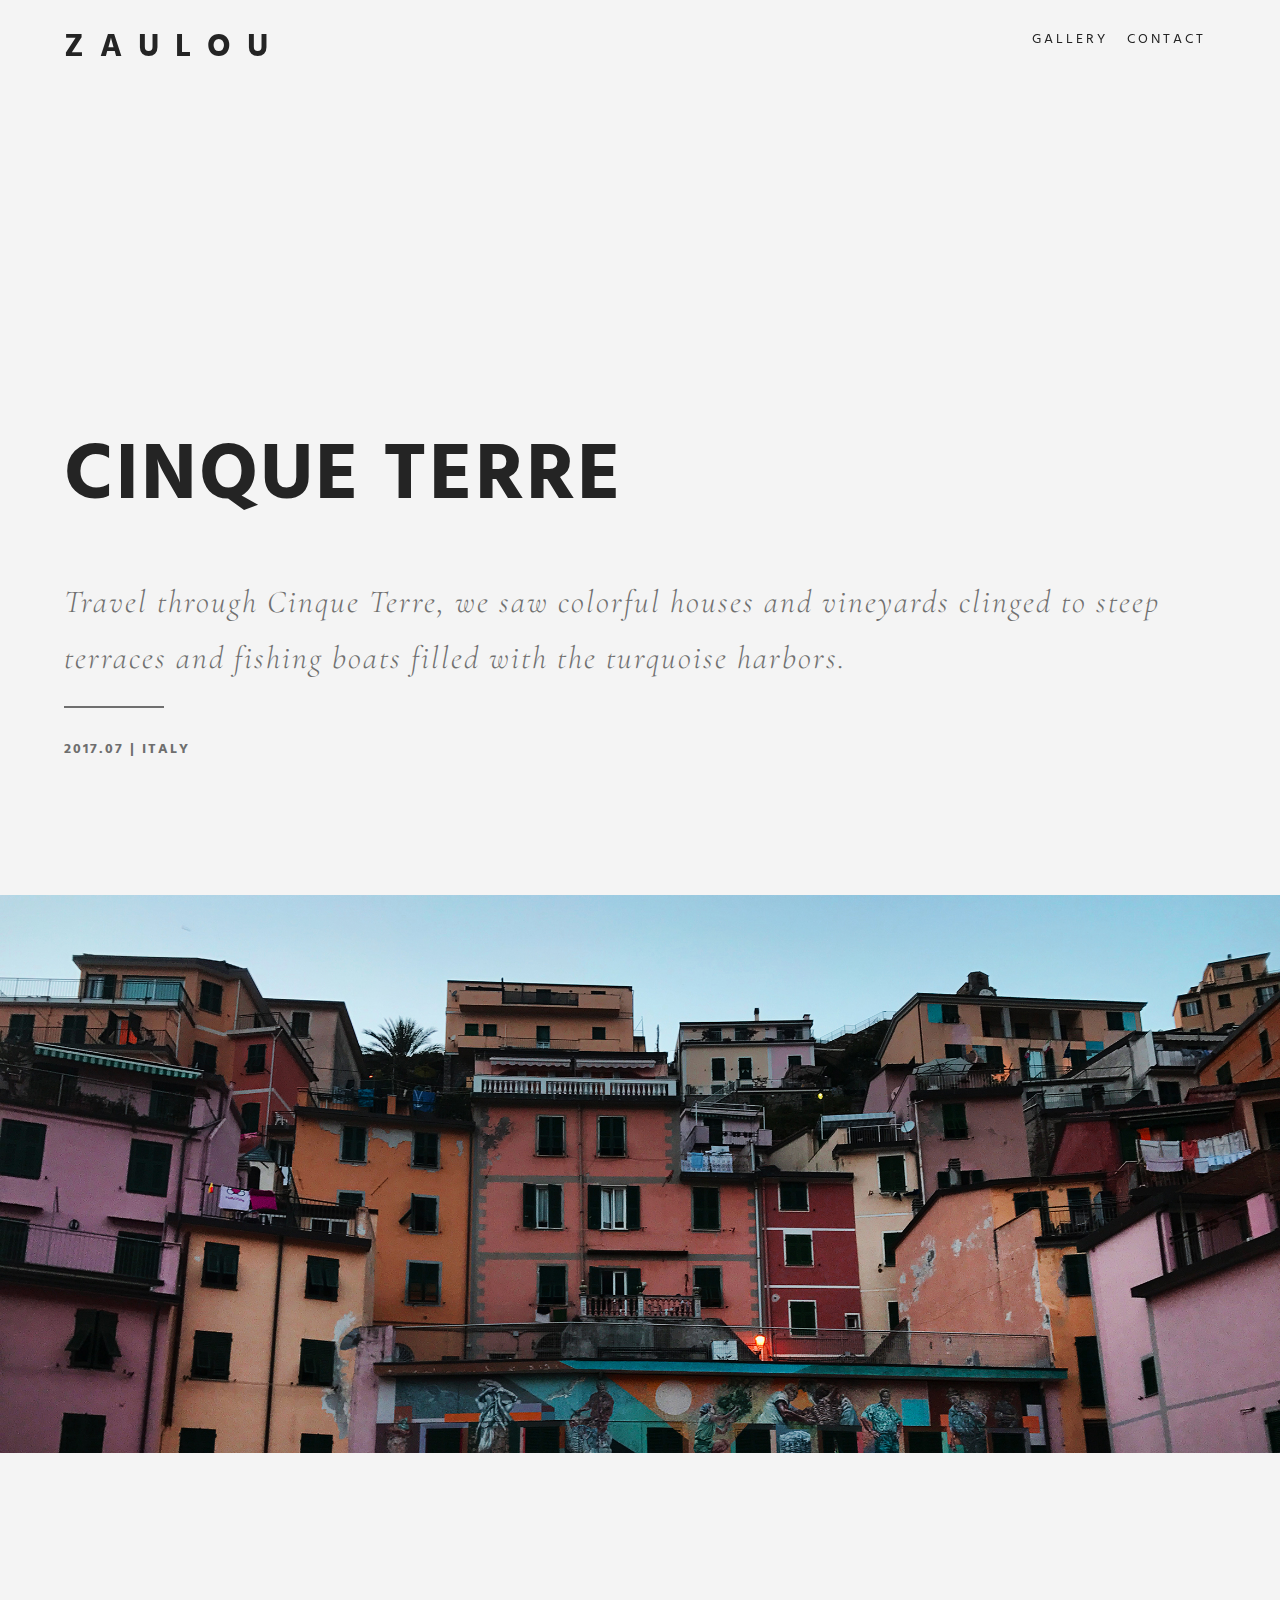
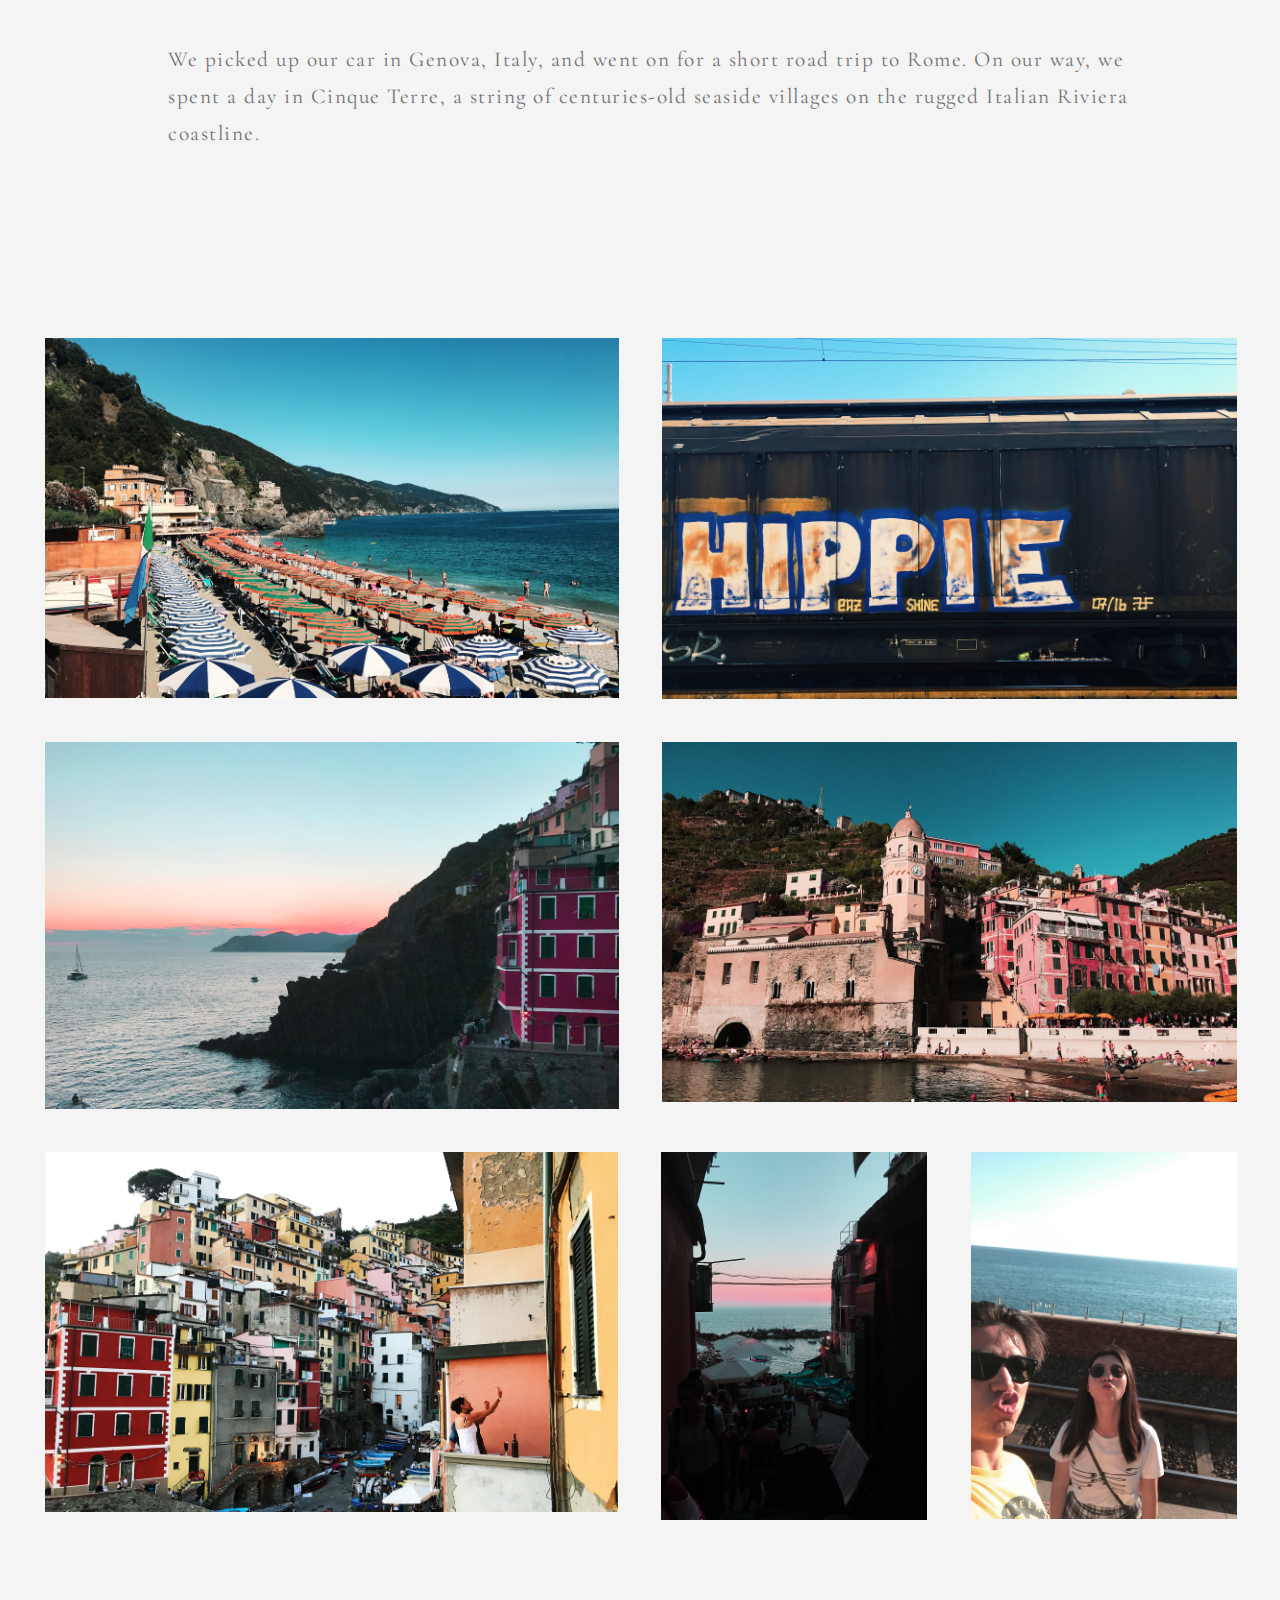
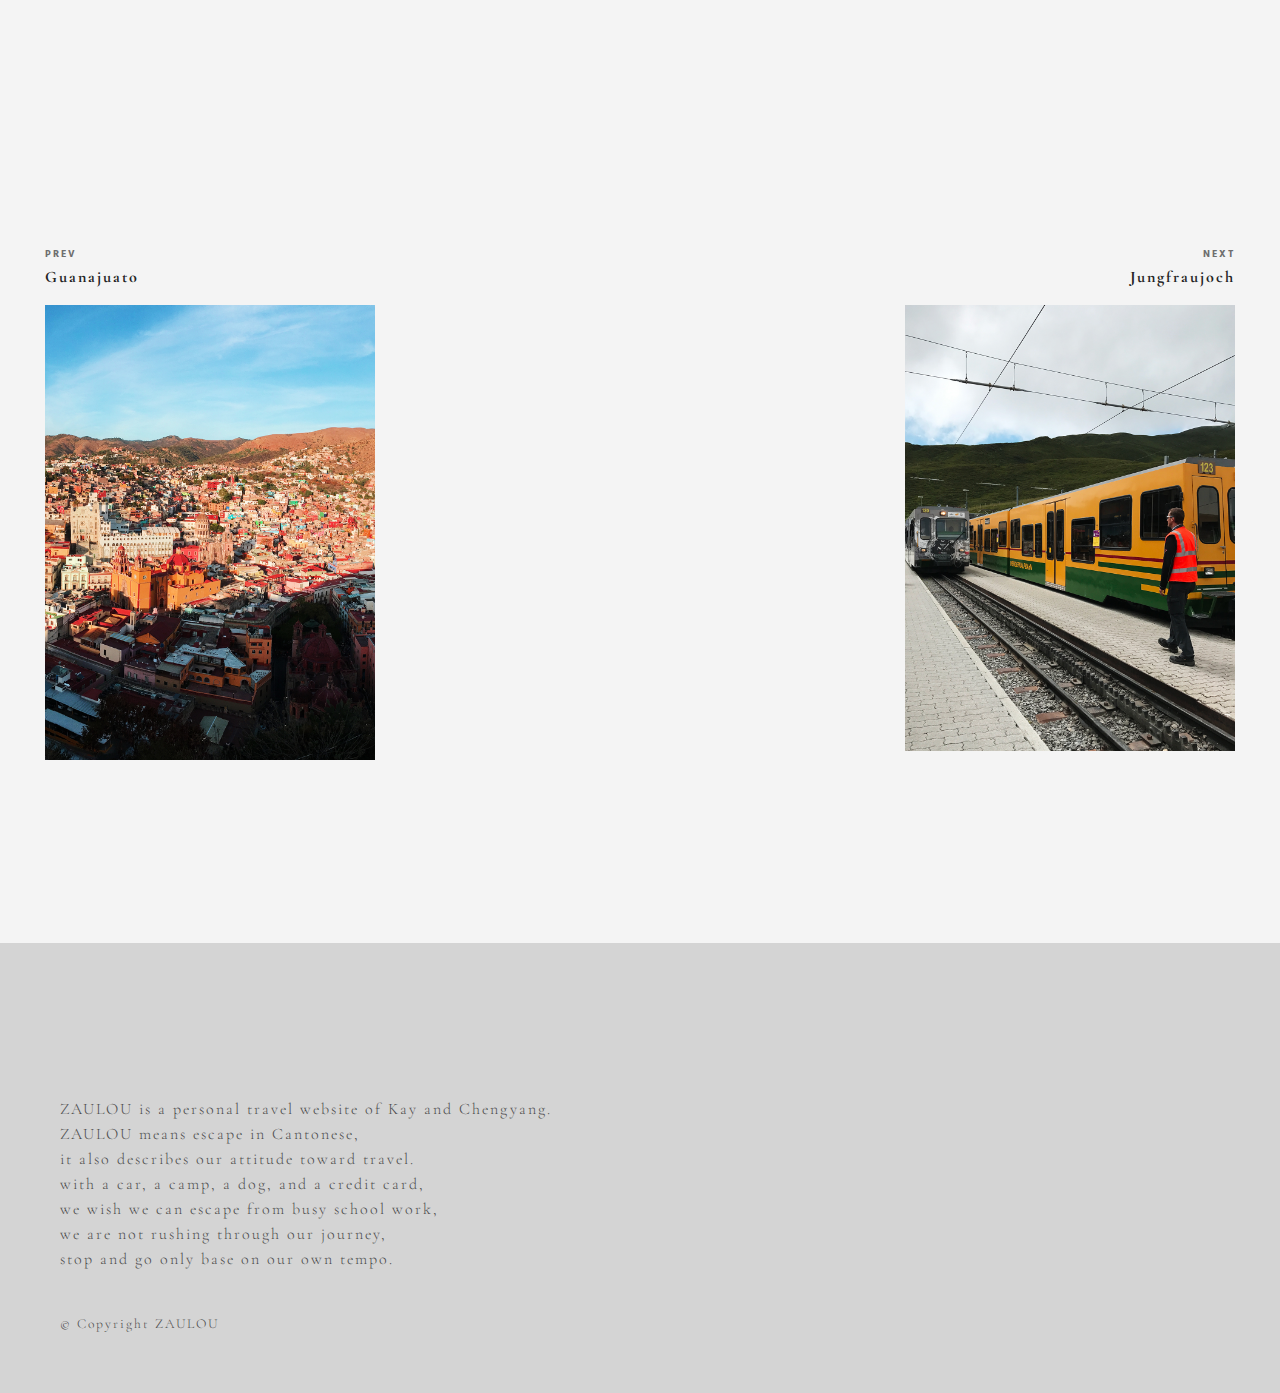
==== commit 0d2d97be: "Add files via upload" ====
--- a/cinqueterre.html
+++ b/cinqueterre.html
@@ -35,7 +35,7 @@
             <!-- <a href="javascript:void(0);" class="icon" onclick="myFunction()">
                 <i class="fa fa-bars"></i>
             </a> -->
-            <div type = "button" class="icon" onclick="myFunction()">
+            <div class="icon" onclick="myFunction()">
               <span class = "bar bar1"></span>
               <span class = "bar bar2"></span>
               <span class = "bar bar3"></span>
--- a/css/style.css
+++ b/css/style.css
@@ -364,6 +364,7 @@
   font-family:'Hind Siliguri', sans-serif;
   font-size:2em;
   color:#242424;
+  font-weight:bold;
 }
 
 .sub_title{
